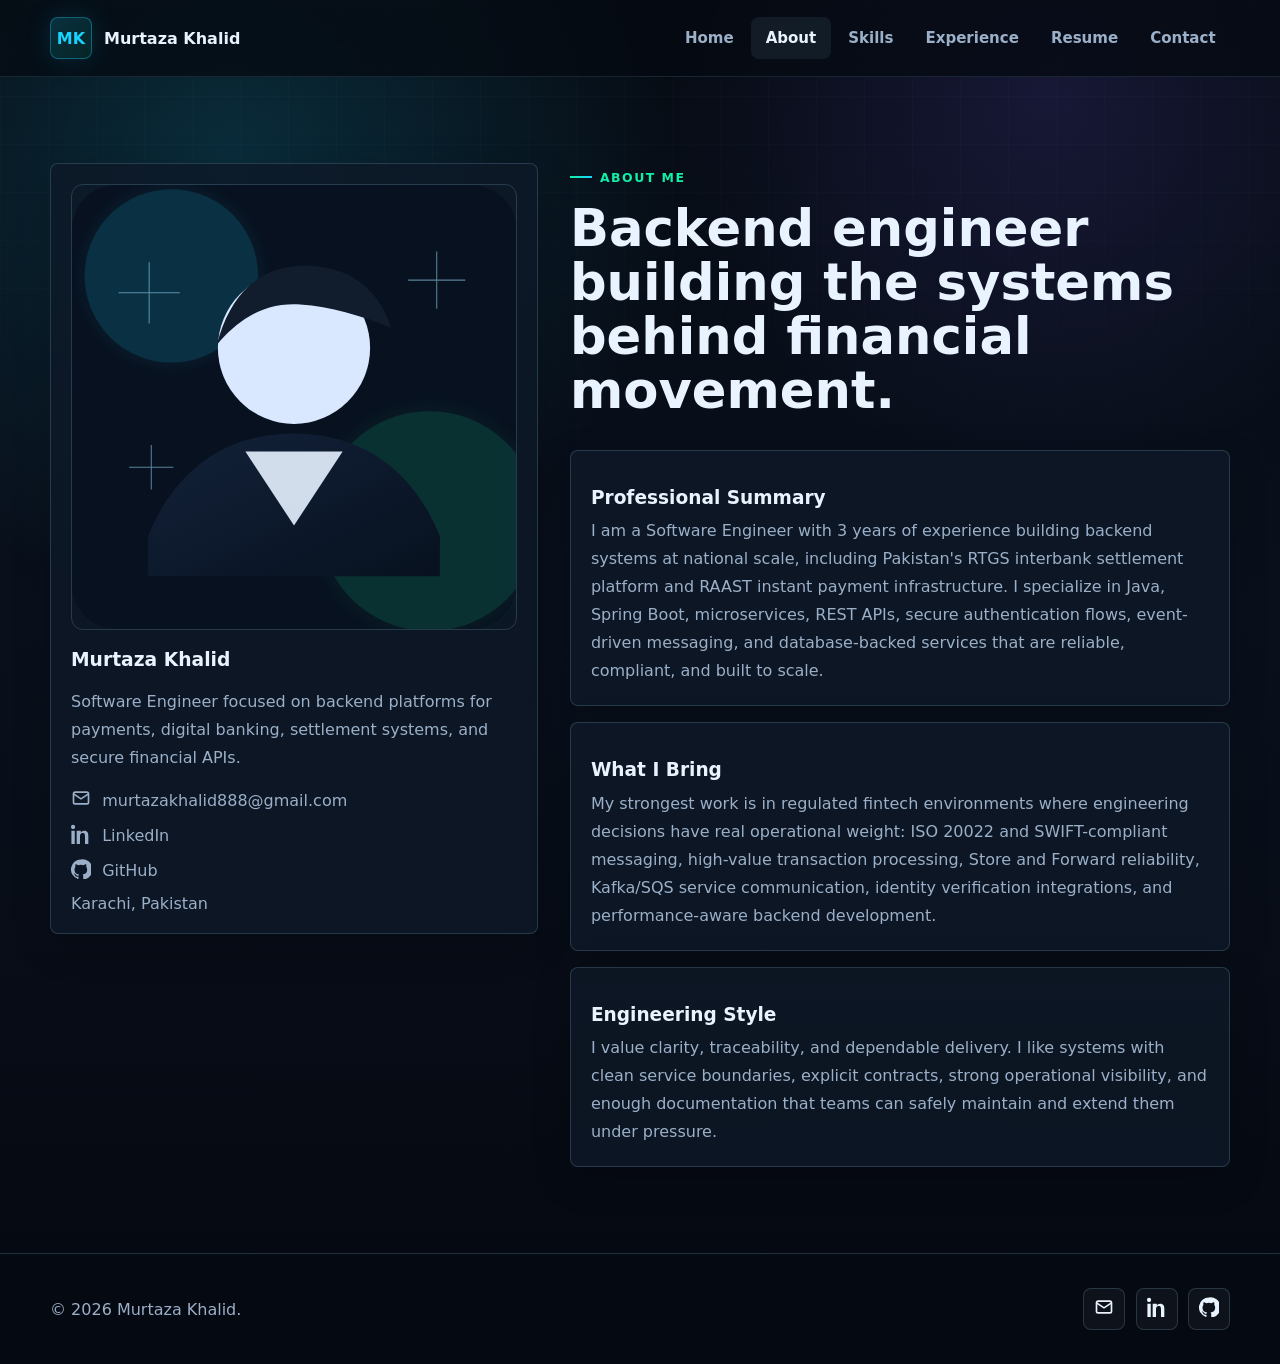
==== about.html @ 9c228e3c "Add portfolio website" ====
﻿<!doctype html>
<html lang="en">
<head>
  <meta charset="utf-8">
  <meta name="viewport" content="width=device-width, initial-scale=1">
  <title>About | Murtaza Khalid</title>
  <meta name="description" content="About Murtaza Khalid, Software Engineer specializing in Java, Spring Boot, fintech, banking systems, and microservices.">
  <meta property="og:title" content="About Murtaza Khalid">
  <meta property="og:type" content="website">
  <link rel="stylesheet" href="css/styles.css">
</head>
<body>
  <a class="skip-link" href="#main">Skip to content</a>
  <header class="site-header"><nav class="nav"><a class="brand" href="index.html"><span class="brand-mark">MK</span><span>Murtaza Khalid</span></a><button class="nav-toggle" aria-label="Open navigation" aria-expanded="false"><span></span><span></span><span></span></button><div class="nav-links"><a href="index.html">Home</a><a class="active" href="about.html">About</a><a href="skills.html">Skills</a><a href="experience.html">Experience</a><a href="resume.html">Resume</a><a href="contact.html">Contact</a></div></nav></header>
  <main id="main">
    <section class="section">
      <div class="container split">
        <aside class="card profile-panel reveal">
          <img src="assets/images/avatar.svg" alt="Murtaza Khalid avatar placeholder">
          <h1>Murtaza Khalid</h1>
          <p>Software Engineer focused on backend platforms for payments, digital banking, settlement systems, and secure financial APIs.</p>
          <div class="info-list"><a href="mailto:murtazakhalid888@gmail.com"><span data-icon="mail"></span>murtazakhalid888@gmail.com</a><a href="https://www.linkedin.com/in/murtazakhalid77/"><span data-icon="linkedin"></span>LinkedIn</a><a href="https://github.com/murtazakhalid77"><span data-icon="github"></span>GitHub</a><div>Karachi, Pakistan</div></div>
        </aside>
        <div>
          <span class="eyebrow reveal">About me</span>
          <div class="section-head"><h1 class="reveal">Backend engineer building the systems behind financial movement.</h1></div>
          <div class="grid">
            <article class="card card-pad reveal"><h3>Professional Summary</h3><p>I am a Software Engineer with 3 years of experience building backend systems at national scale, including Pakistan's RTGS interbank settlement platform and RAAST instant payment infrastructure. I specialize in Java, Spring Boot, microservices, REST APIs, secure authentication flows, event-driven messaging, and database-backed services that are reliable, compliant, and built to scale.</p></article>
            <article class="card card-pad reveal"><h3>What I Bring</h3><p>My strongest work is in regulated fintech environments where engineering decisions have real operational weight: ISO 20022 and SWIFT-compliant messaging, high-value transaction processing, Store and Forward reliability, Kafka/SQS service communication, identity verification integrations, and performance-aware backend development.</p></article>
            <article class="card card-pad reveal"><h3>Engineering Style</h3><p>I value clarity, traceability, and dependable delivery. I like systems with clean service boundaries, explicit contracts, strong operational visibility, and enough documentation that teams can safely maintain and extend them under pressure.</p></article>
          </div>
        </div>
      </div>
    </section>
  </main>
  <footer class="footer"><div class="container footer-inner"><div>&copy; 2026 Murtaza Khalid.</div><div class="socials"><a href="mailto:murtazakhalid888@gmail.com" aria-label="Email"><span data-icon="mail"></span></a><a href="https://www.linkedin.com/in/murtazakhalid77/" aria-label="LinkedIn"><span data-icon="linkedin"></span></a><a href="https://github.com/murtazakhalid77" aria-label="GitHub"><span data-icon="github"></span></a></div></div></footer>
  <script src="js/main.js"></script>
</body>
</html>
---- css/styles.css ----
:root {
  color-scheme: dark;
  --bg: #060b13;
  --panel: rgba(14, 25, 40, .82);
  --panel-strong: rgba(18, 32, 50, .94);
  --text: #e9f3ff;
  --muted: #9bb0c8;
  --line: rgba(155, 220, 255, .18);
  --cyan: #19d3ff;
  --mint: #12f0a8;
  --violet: #7b61ff;
  --shadow: 0 24px 70px rgba(0, 0, 0, .42);
  --radius: 8px;
  --max: 1180px;
}

* { box-sizing: border-box; }
html { scroll-behavior: smooth; }
body {
  margin: 0;
  min-height: 100vh;
  font-family: Inter, ui-sans-serif, system-ui, -apple-system, BlinkMacSystemFont, "Segoe UI", sans-serif;
  background:
    radial-gradient(circle at 18% 12%, rgba(25, 211, 255, .16), transparent 28rem),
    radial-gradient(circle at 82% 7%, rgba(123, 97, 255, .14), transparent 24rem),
    linear-gradient(180deg, #060b13 0%, #09101c 45%, #050810 100%);
  color: var(--text);
  letter-spacing: 0;
}

body::before {
  content: "";
  position: fixed;
  inset: 0;
  pointer-events: none;
  background-image: linear-gradient(rgba(255,255,255,.035) 1px, transparent 1px), linear-gradient(90deg, rgba(255,255,255,.035) 1px, transparent 1px);
  background-size: 48px 48px;
  mask-image: linear-gradient(to bottom, rgba(0,0,0,.55), transparent 75%);
  z-index: -1;
}

a { color: inherit; text-decoration: none; }
img { max-width: 100%; display: block; }
p { color: var(--muted); line-height: 1.75; margin: 0; }

.skip-link { position: absolute; left: -999px; top: 1rem; background: var(--cyan); color: #06111f; padding: .75rem 1rem; z-index: 100; border-radius: var(--radius); }
.skip-link:focus { left: 1rem; }
.site-header { position: sticky; top: 0; z-index: 50; border-bottom: 1px solid rgba(155, 220, 255, .12); background: rgba(6, 11, 19, .78); backdrop-filter: blur(18px); }
.nav { width: min(var(--max), calc(100% - 32px)); margin: 0 auto; min-height: 76px; display: flex; align-items: center; justify-content: space-between; gap: 1rem; }
.brand { display: flex; align-items: center; gap: .75rem; font-weight: 800; }
.brand-mark { width: 42px; height: 42px; display: grid; place-items: center; border: 1px solid rgba(25, 211, 255, .35); border-radius: 8px; background: linear-gradient(135deg, rgba(25,211,255,.18), rgba(18,240,168,.1)); color: var(--cyan); box-shadow: 0 0 28px rgba(25, 211, 255, .15); }
.nav-links { display: flex; align-items: center; gap: .2rem; }
.nav-links a { color: var(--muted); padding: .75rem .9rem; border-radius: 8px; font-weight: 650; font-size: .94rem; transition: .2s ease; }
.nav-links a:hover, .nav-links a.active { color: var(--text); background: rgba(155,220,255,.08); }
.nav-toggle { display: none; width: 42px; height: 42px; border: 1px solid var(--line); background: rgba(255,255,255,.04); color: var(--text); border-radius: 8px; }
.nav-toggle span { display: block; width: 19px; height: 2px; margin: 5px auto; background: currentColor; }

.container { width: min(var(--max), calc(100% - 32px)); margin: 0 auto; }
.section { padding: 86px 0; }
.section-tight { padding: 56px 0; }
.eyebrow { display: inline-flex; align-items: center; gap: .5rem; color: var(--mint); font-weight: 800; font-size: .78rem; text-transform: uppercase; letter-spacing: .12em; margin-bottom: 1rem; }
.eyebrow::before { content: ""; width: 22px; height: 2px; background: linear-gradient(90deg, var(--mint), var(--cyan)); }
.section-head { display: flex; align-items: end; justify-content: space-between; gap: 2rem; margin-bottom: 2rem; }
.section-head h1, .section-head h2 { margin: 0; max-width: 760px; font-size: clamp(2rem, 4vw, 3.75rem); line-height: 1.06; }
.section-head p { max-width: 620px; }

.hero { min-height: calc(100vh - 76px); display: grid; align-items: center; padding: 72px 0 48px; }
.hero-grid { display: grid; grid-template-columns: 1.04fr .96fr; gap: 52px; align-items: center; }
.hero h1 { margin: 0; font-size: clamp(2.8rem, 7vw, 6.6rem); line-height: .94; letter-spacing: 0; }
.gradient-text { background: linear-gradient(120deg, #fff, var(--cyan) 38%, var(--mint)); -webkit-background-clip: text; background-clip: text; color: transparent; }
.hero-copy { font-size: 1.12rem; max-width: 680px; margin: 1.5rem 0 0; }
.typing-row { min-height: 34px; margin-top: 1.1rem; color: #cfe9ff; font-weight: 800; font-size: clamp(1.05rem, 2vw, 1.35rem); }
.cursor { color: var(--mint); animation: blink 1s infinite; }
@keyframes blink { 50% { opacity: 0; } }
.cta-row { display: flex; flex-wrap: wrap; gap: .9rem; margin-top: 2rem; }
.btn { display: inline-flex; align-items: center; justify-content: center; gap: .55rem; min-height: 46px; padding: .8rem 1.05rem; border-radius: 8px; border: 1px solid var(--line); font-weight: 800; transition: transform .2s ease, border-color .2s ease, background .2s ease; cursor: pointer; }
.btn:hover { transform: translateY(-2px); border-color: rgba(25, 211, 255, .5); }
.btn-primary { background: linear-gradient(135deg, var(--cyan), var(--mint)); color: #03111b; border-color: transparent; }
.btn-ghost { background: rgba(255,255,255,.04); color: var(--text); }
.hero-visual { position: relative; }
.visual-shell { border: 1px solid rgba(155,220,255,.18); border-radius: 18px; padding: 14px; background: linear-gradient(180deg, rgba(255,255,255,.08), rgba(255,255,255,.03)); box-shadow: var(--shadow); }
.visual-shell img { border-radius: 12px; width: 100%; }
.status-strip { display: grid; grid-template-columns: repeat(3, 1fr); gap: .8rem; margin-top: .9rem; }
.status-pill { border: 1px solid var(--line); border-radius: 8px; padding: .75rem; background: rgba(8,17,31,.76); }
.status-pill strong { display: block; font-size: 1.35rem; color: var(--text); }
.status-pill span { color: var(--muted); font-size: .82rem; }

.grid { display: grid; gap: 1rem; }
.grid-2 { grid-template-columns: repeat(2, minmax(0, 1fr)); }
.grid-3 { grid-template-columns: repeat(3, minmax(0, 1fr)); }
.grid-4 { grid-template-columns: repeat(4, minmax(0, 1fr)); }
.card { border: 1px solid var(--line); border-radius: var(--radius); background: var(--panel); box-shadow: 0 12px 38px rgba(0,0,0,.2); transition: transform .25s ease, border-color .25s ease, background .25s ease; overflow: hidden; }
.card:hover { transform: translateY(-5px); border-color: rgba(25,211,255,.42); background: var(--panel-strong); }
.card-pad { padding: 1.25rem; }
.icon { width: 42px; height: 42px; border-radius: 8px; display: grid; place-items: center; background: rgba(25,211,255,.1); color: var(--cyan); border: 1px solid rgba(25,211,255,.2); }
.card h3 { margin: 1rem 0 .6rem; font-size: 1.16rem; }
.card h4 { margin: 0 0 .5rem; font-size: 1.03rem; }
.tags { display: flex; flex-wrap: wrap; gap: .45rem; margin-top: 1rem; }
.tag { color: #cbe7ff; border: 1px solid rgba(155,220,255,.18); background: rgba(155,220,255,.06); border-radius: 999px; padding: .36rem .58rem; font-size: .78rem; font-weight: 700; }
.stats { margin-top: 2.2rem; }
.stat-card { padding: 1.2rem; }
.stat-number { font-size: clamp(1.8rem, 4vw, 3rem); font-weight: 900; color: var(--text); }
.stat-label { color: var(--muted); font-weight: 650; }

.skill-card { padding: 1.05rem; }
.skill-top { display: flex; align-items: center; justify-content: space-between; gap: 1rem; margin-bottom: .8rem; }
.skill-name { font-weight: 850; }
.skill-level { color: var(--mint); font-weight: 850; font-size: .88rem; }
.progress { height: 9px; border-radius: 999px; background: rgba(255,255,255,.08); overflow: hidden; }
.progress span { display: block; height: 100%; width: 0; background: linear-gradient(90deg, var(--cyan), var(--mint)); border-radius: inherit; transition: width 1.2s cubic-bezier(.2,.9,.2,1); }

.project-image { aspect-ratio: 16/9; background: #08111f; }
.project-image img { width: 100%; height: 100%; object-fit: cover; }
.project-card .card-pad { padding: 1.25rem; }
.project-list { margin: 1rem 0 0; padding-left: 1.1rem; color: var(--muted); line-height: 1.65; }
.timeline { position: relative; display: grid; gap: 1rem; }
.timeline::before { content: ""; position: absolute; left: 20px; top: 12px; bottom: 12px; width: 2px; background: linear-gradient(var(--cyan), var(--mint)); opacity: .5; }
.timeline-item { position: relative; padding-left: 58px; }
.timeline-dot { position: absolute; left: 9px; top: 18px; width: 24px; height: 24px; border-radius: 50%; background: var(--bg); border: 5px solid var(--cyan); box-shadow: 0 0 28px rgba(25,211,255,.35); }
.timeline-card { padding: 1.2rem; }
.timeline-meta { color: var(--mint); font-weight: 800; font-size: .9rem; margin-bottom: .45rem; }
.timeline-card h3 { margin: 0 0 .45rem; }

.split { display: grid; grid-template-columns: .85fr 1.15fr; gap: 2rem; align-items: start; }
.profile-panel { padding: 1.25rem; position: sticky; top: 100px; }
.profile-panel img { border-radius: 12px; border: 1px solid var(--line); margin-bottom: 1rem; }
.info-list { display: grid; gap: .7rem; margin-top: 1rem; }
.info-list a, .info-list div { display: flex; align-items: center; gap: .7rem; color: var(--muted); }
.contact-form { display: grid; gap: 1rem; }
.field { display: grid; gap: .45rem; }
label { color: #dcecff; font-weight: 750; }
input, textarea { width: 100%; border: 1px solid var(--line); background: rgba(255,255,255,.045); color: var(--text); border-radius: 8px; padding: .95rem 1rem; font: inherit; outline: none; }
textarea { min-height: 150px; resize: vertical; }
input:focus, textarea:focus { border-color: rgba(25,211,255,.65); box-shadow: 0 0 0 4px rgba(25,211,255,.08); }
.form-note { color: var(--muted); font-size: .92rem; }
.resume-frame { width: 100%; min-height: 760px; border: 1px solid var(--line); border-radius: 8px; background: rgba(255,255,255,.04); }

.footer { border-top: 1px solid var(--line); padding: 34px 0; background: rgba(6,11,19,.72); }
.footer-inner { display: flex; justify-content: space-between; align-items: center; gap: 1rem; flex-wrap: wrap; color: var(--muted); }
.socials { display: flex; gap: .65rem; flex-wrap: wrap; }
.socials a { width: 42px; height: 42px; border-radius: 8px; border: 1px solid var(--line); display: grid; place-items: center; color: var(--text); background: rgba(255,255,255,.04); transition: .2s ease; }
.socials a:hover { transform: translateY(-2px); border-color: var(--cyan); color: var(--cyan); }
.reveal { opacity: 0; transform: translateY(18px); transition: opacity .65s ease, transform .65s ease; }
.reveal.visible { opacity: 1; transform: translateY(0); }

@media (max-width: 980px) {
  .hero-grid, .split { grid-template-columns: 1fr; }
  .grid-4 { grid-template-columns: repeat(2, minmax(0, 1fr)); }
  .grid-3 { grid-template-columns: repeat(2, minmax(0, 1fr)); }
  .profile-panel { position: static; }
}

@media (max-width: 760px) {
  .nav-toggle { display: block; }
  .nav-links { position: fixed; left: 16px; right: 16px; top: 84px; display: none; flex-direction: column; align-items: stretch; padding: .8rem; border: 1px solid var(--line); border-radius: 8px; background: rgba(8,17,31,.96); box-shadow: var(--shadow); }
  .nav-links.open { display: flex; }
  .nav-links a { padding: .95rem; }
  .hero { min-height: auto; padding-top: 52px; }
  .section { padding: 64px 0; }
  .section-head { display: block; }
  .grid-2, .grid-3, .grid-4, .status-strip { grid-template-columns: 1fr; }
  .cta-row .btn { width: 100%; }
  .resume-frame { min-height: 560px; }
}

@media (prefers-reduced-motion: reduce) {
  *, *::before, *::after { animation-duration: .01ms !important; transition-duration: .01ms !important; scroll-behavior: auto !important; }
}
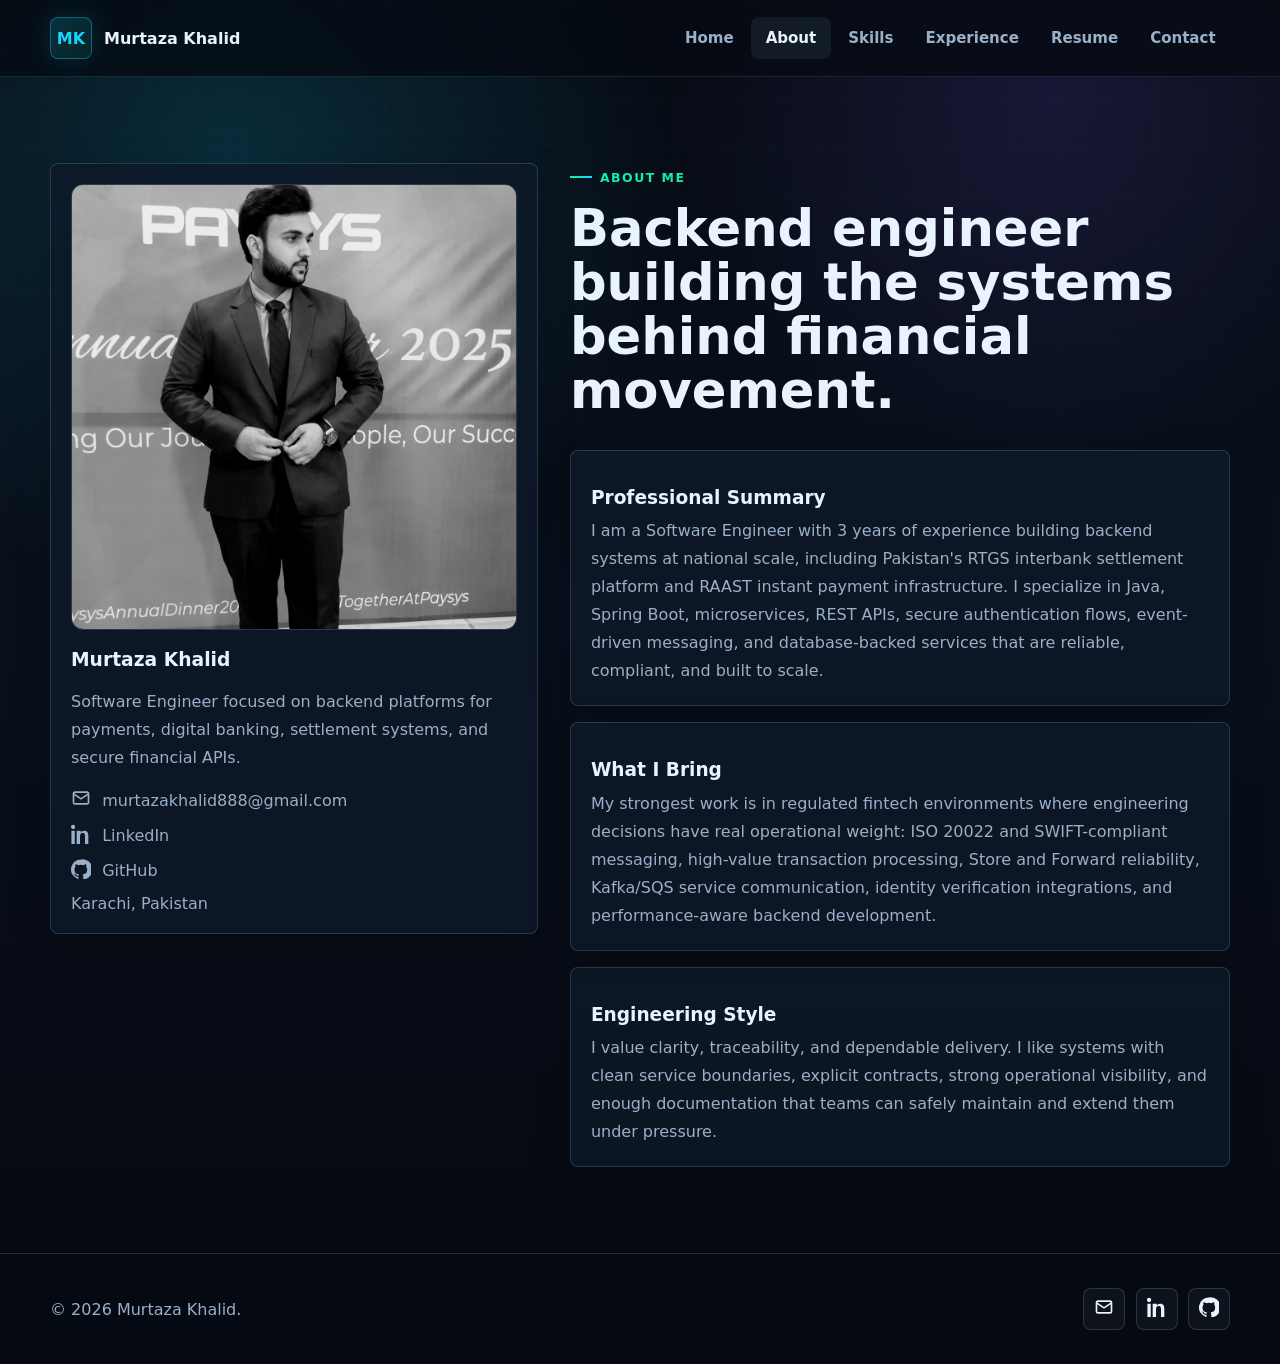
==== commit 0f6f1576: "Use real profile photo" ====
--- a/about.html
+++ b/about.html
@@ -7,6 +7,7 @@
   <meta name="description" content="About Murtaza Khalid, Software Engineer specializing in Java, Spring Boot, fintech, banking systems, and microservices.">
   <meta property="og:title" content="About Murtaza Khalid">
   <meta property="og:type" content="website">
+  <link rel="icon" type="image/svg+xml" href="assets/images/favicon.svg">
   <link rel="stylesheet" href="css/styles.css">
 </head>
 <body>
@@ -16,10 +17,10 @@
     <section class="section">
       <div class="container split">
         <aside class="card profile-panel reveal">
-          <img src="assets/images/avatar.svg" alt="Murtaza Khalid avatar placeholder">
+          <img src="assets/images/IMG_20250426_213100_114.jpg" alt="Portrait of Murtaza Khalid">
           <h1>Murtaza Khalid</h1>
           <p>Software Engineer focused on backend platforms for payments, digital banking, settlement systems, and secure financial APIs.</p>
-          <div class="info-list"><a href="mailto:murtazakhalid888@gmail.com"><span data-icon="mail"></span>murtazakhalid888@gmail.com</a><a href="https://www.linkedin.com/in/murtazakhalid77/"><span data-icon="linkedin"></span>LinkedIn</a><a href="https://github.com/murtazakhalid77"><span data-icon="github"></span>GitHub</a><div>Karachi, Pakistan</div></div>
+          <div class="info-list"><a href="https://mail.google.com/mail/?view=cm&fs=1&to=murtazakhalid888@gmail.com" target="_blank" rel="noopener noreferrer"><span data-icon="mail"></span>murtazakhalid888@gmail.com</a><a href="https://www.linkedin.com/in/murtazakhalid77/" target="_blank" rel="noopener noreferrer"><span data-icon="linkedin"></span>LinkedIn</a><a href="https://github.com/murtazakhalid77" target="_blank" rel="noopener noreferrer"><span data-icon="github"></span>GitHub</a><div>Karachi, Pakistan</div></div>
         </aside>
         <div>
           <span class="eyebrow reveal">About me</span>
@@ -33,7 +34,12 @@
       </div>
     </section>
   </main>
-  <footer class="footer"><div class="container footer-inner"><div>&copy; 2026 Murtaza Khalid.</div><div class="socials"><a href="mailto:murtazakhalid888@gmail.com" aria-label="Email"><span data-icon="mail"></span></a><a href="https://www.linkedin.com/in/murtazakhalid77/" aria-label="LinkedIn"><span data-icon="linkedin"></span></a><a href="https://github.com/murtazakhalid77" aria-label="GitHub"><span data-icon="github"></span></a></div></div></footer>
+  <footer class="footer"><div class="container footer-inner"><div>&copy; 2026 Murtaza Khalid.</div><div class="socials"><a href="https://mail.google.com/mail/?view=cm&fs=1&to=murtazakhalid888@gmail.com" target="_blank" rel="noopener noreferrer" aria-label="Email"><span data-icon="mail"></span></a><a href="https://www.linkedin.com/in/murtazakhalid77/" target="_blank" rel="noopener noreferrer" aria-label="LinkedIn"><span data-icon="linkedin"></span></a><a href="https://github.com/murtazakhalid77" target="_blank" rel="noopener noreferrer" aria-label="GitHub"><span data-icon="github"></span></a></div></div></footer>
   <script src="js/main.js"></script>
 </body>
 </html>
+
+
+
+
+
--- a/css/styles.css
+++ b/css/styles.css
@@ -1,4 +1,4 @@
-:root {
+﻿:root {
   color-scheme: dark;
   --bg: #060b13;
   --panel: rgba(14, 25, 40, .82);
@@ -123,7 +123,7 @@
 
 .split { display: grid; grid-template-columns: .85fr 1.15fr; gap: 2rem; align-items: start; }
 .profile-panel { padding: 1.25rem; position: sticky; top: 100px; }
-.profile-panel img { border-radius: 12px; border: 1px solid var(--line); margin-bottom: 1rem; }
+.profile-panel img { width: 100%; aspect-ratio: 1 / 1; object-fit: cover; object-position: center; border-radius: 12px; border: 1px solid var(--line); margin-bottom: 1rem; }
 .info-list { display: grid; gap: .7rem; margin-top: 1rem; }
 .info-list a, .info-list div { display: flex; align-items: center; gap: .7rem; color: var(--muted); }
 .contact-form { display: grid; gap: 1rem; }
@@ -166,3 +166,4 @@
 @media (prefers-reduced-motion: reduce) {
   *, *::before, *::after { animation-duration: .01ms !important; transition-duration: .01ms !important; scroll-behavior: auto !important; }
 }
+
